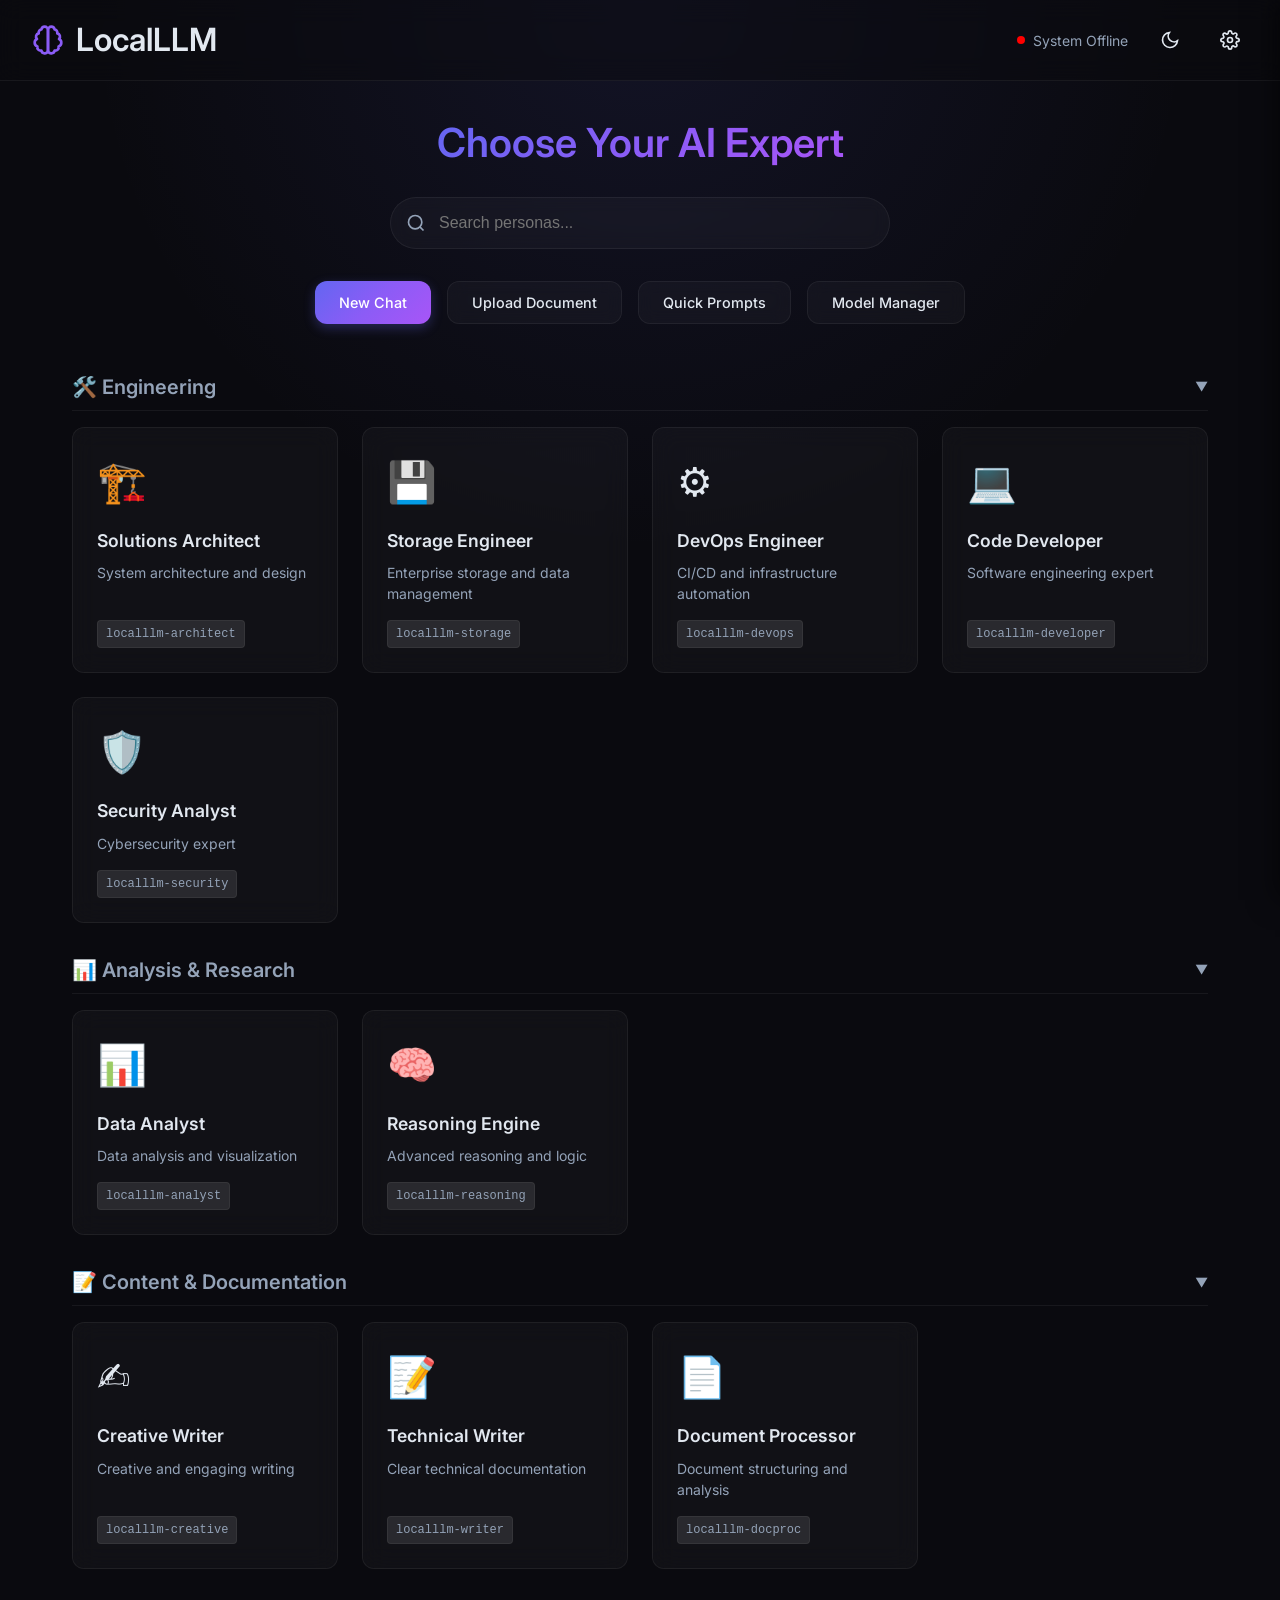
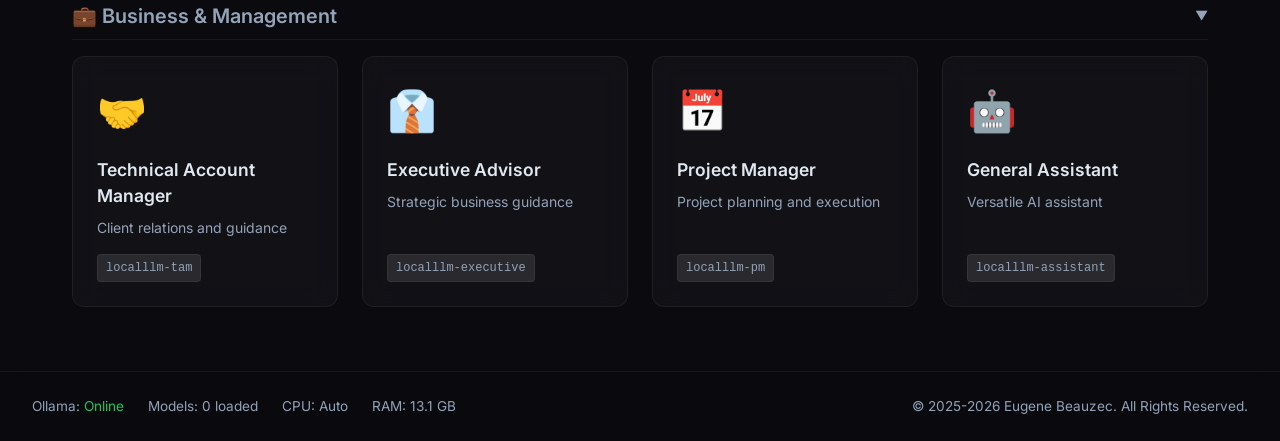
==== dashboard/index.html @ 6522be27 "feat: Custom dashboard portal with persona cards, quick actions, and settings NEW ARCHITECTURE:   Po" ====
<!-- 
(c) 2025-2026 Eugene Beauzec. All Rights Reserved.
LocalLLM Dashboard Portal
-->
<!DOCTYPE html>
<html lang="en" data-theme="dark">
<head>
    <meta charset="UTF-8">
    <meta name="viewport" content="width=device-width, initial-scale=1.0">
    <title>LocalLLM Portal</title>
    <link rel="preconnect" href="https://fonts.googleapis.com">
    <link rel="preconnect" href="https://fonts.gstatic.com" crossorigin>
    <link href="https://fonts.googleapis.com/css2?family=Inter:wght@300;400;500;600;700&display=swap" rel="stylesheet">
    <link rel="stylesheet" href="css/style.css">
</head>
<body>
    <div id="toast" class="toast">Copied!</div>

    <header id="mainHeader">
        <div class="logo-container">
            <svg class="brain-icon" viewBox="0 0 24 24" fill="none" stroke="currentColor" stroke-width="2" stroke-linecap="round" stroke-linejoin="round">
                <path d="M9.5 2A2.5 2.5 0 0 1 12 4.5v15a2.5 2.5 0 0 1-4.96.44 2.5 2.5 0 0 1-2.96-3.08 3 3 0 0 1-.34-5.58 2.5 2.5 0 0 1 1.32-4.24 2.5 2.5 0 0 1 1.98-3A2.5 2.5 0 0 1 9.5 2Z"></path>
                <path d="M14.5 2A2.5 2.5 0 0 0 12 4.5v15a2.5 2.5 0 0 0 4.96.44 2.5 2.5 0 0 0 2.96-3.08 3 3 0 0 0 .34-5.58 2.5 2.5 0 0 0-1.32-4.24 2.5 2.5 0 0 0-1.98-3A2.5 2.5 0 0 0 14.5 2Z"></path>
            </svg>
            <h1>LocalLLM</h1>
        </div>
        <div class="header-controls">
            <div id="statusIndicator" class="status-indicator">
                <span class="dot green"></span> All Systems Operational
            </div>
            <button id="themeToggle" class="icon-btn" aria-label="Toggle Theme">
                <!-- Moon icon -->
                <svg viewBox="0 0 24 24" fill="none" stroke="currentColor" stroke-width="2"><path d="M21 12.79A9 9 0 1 1 11.21 3 7 7 0 0 0 21 12.79z"></path></svg>
            </button>
            <button id="settingsBtn" class="icon-btn" aria-label="Settings">
                <svg viewBox="0 0 24 24" fill="none" stroke="currentColor" stroke-width="2"><circle cx="12" cy="12" r="3"></circle><path d="M19.4 15a1.65 1.65 0 0 0 .33 1.82l.06.06a2 2 0 0 1 0 2.83 2 2 0 0 1-2.83 0l-.06-.06a1.65 1.65 0 0 0-1.82-.33 1.65 1.65 0 0 0-1 1.51V21a2 2 0 0 1-2 2 2 2 0 0 1-2-2v-.09A1.65 1.65 0 0 0 9 19.4a1.65 1.65 0 0 0-1.82.33l-.06.06a2 2 0 0 1-2.83 0 2 2 0 0 1 0-2.83l.06-.06a1.65 1.65 0 0 0 .33-1.82 1.65 1.65 0 0 0-1.51-1H3a2 2 0 0 1-2-2 2 2 0 0 1 2-2h.09A1.65 1.65 0 0 0 4.6 9a1.65 1.65 0 0 0-.33-1.82l-.06-.06a2 2 0 0 1 0-2.83 2 2 0 0 1 2.83 0l.06.06a1.65 1.65 0 0 0 1.82.33H9a1.65 1.65 0 0 0 1-1.51V3a2 2 0 0 1 2-2 2 2 0 0 1 2 2v.09a1.65 1.65 0 0 0 1 1.51 1.65 1.65 0 0 0 1.82-.33l.06-.06a2 2 0 0 1 2.83 0 2 2 0 0 1 0 2.83l-.06.06a1.65 1.65 0 0 0-.33 1.82V9a1.65 1.65 0 0 0 1.51 1H21a2 2 0 0 1 2 2 2 2 0 0 1-2 2h-.09a1.65 1.65 0 0 0-1.51 1z"></path></svg>
            </button>
        </div>
    </header>

    <main class="container fade-in">
        <section class="hero">
            <h2 class="gradient-text">Choose Your AI Expert</h2>
            <div class="search-bar">
                <input type="text" id="personaSearch" placeholder="Search personas...">
                <svg viewBox="0 0 24 24" fill="none" stroke="currentColor" stroke-width="2"><circle cx="11" cy="11" r="8"></circle><line x1="21" y1="21" x2="16.65" y2="16.65"></line></svg>
            </div>
            
            <div class="quick-actions">
                <button id="btnNewChat" class="btn btn-primary" onclick="window.location='/chat'">New Chat</button>
                <button id="btnUploadDoc" class="btn btn-secondary" onclick="window.location='/chat'">Upload Document</button>
                <button id="btnQuickPrompts" class="btn btn-secondary">Quick Prompts</button>
                <button id="btnModelManager" class="btn btn-secondary">Model Manager</button>
            </div>
        </section>

        <section id="personasContainer" class="personas-grid-container">
            <!-- Engineering -->
            <div class="category">
                <h3 class="category-title" data-target="cat-eng">🛠️ Engineering <span class="collapse-icon">▼</span></h3>
                <div id="cat-eng" class="personas-grid">
                    <div class="persona-card" data-name="Solutions Architect" data-desc="System architecture and design">
                        <div class="card-icon">🏗️</div>
                        <h4>Solutions Architect</h4>
                        <p>System architecture and design</p>
                        <span class="badge">localllm-architect</span>
                    </div>
                    <div class="persona-card" data-name="Storage Engineer" data-desc="Enterprise storage and data management">
                        <div class="card-icon">💾</div>
                        <h4>Storage Engineer</h4>
                        <p>Enterprise storage and data management</p>
                        <span class="badge">localllm-storage</span>
                    </div>
                    <div class="persona-card" data-name="DevOps Engineer" data-desc="CI/CD and infrastructure automation">
                        <div class="card-icon">⚙️</div>
                        <h4>DevOps Engineer</h4>
                        <p>CI/CD and infrastructure automation</p>
                        <span class="badge">localllm-devops</span>
                    </div>
                    <div class="persona-card" data-name="Code Developer" data-desc="Software engineering expert">
                        <div class="card-icon">💻</div>
                        <h4>Code Developer</h4>
                        <p>Software engineering expert</p>
                        <span class="badge">localllm-developer</span>
                    </div>
                    <div class="persona-card" data-name="Security Analyst" data-desc="Cybersecurity expert">
                        <div class="card-icon">🛡️</div>
                        <h4>Security Analyst</h4>
                        <p>Cybersecurity expert</p>
                        <span class="badge">localllm-security</span>
                    </div>
                </div>
            </div>

            <!-- Analysis & Research -->
            <div class="category">
                <h3 class="category-title" data-target="cat-ana">📊 Analysis & Research <span class="collapse-icon">▼</span></h3>
                <div id="cat-ana" class="personas-grid">
                    <div class="persona-card" data-name="Data Analyst" data-desc="Data analysis and visualization">
                        <div class="card-icon">📊</div>
                        <h4>Data Analyst</h4>
                        <p>Data analysis and visualization</p>
                        <span class="badge">localllm-analyst</span>
                    </div>
                    <div class="persona-card" data-name="Reasoning Engine" data-desc="Advanced reasoning and logic">
                        <div class="card-icon">🧠</div>
                        <h4>Reasoning Engine</h4>
                        <p>Advanced reasoning and logic</p>
                        <span class="badge">localllm-reasoning</span>
                    </div>
                </div>
            </div>

            <!-- Content & Documentation -->
            <div class="category">
                <h3 class="category-title" data-target="cat-doc">📝 Content & Documentation <span class="collapse-icon">▼</span></h3>
                <div id="cat-doc" class="personas-grid">
                    <div class="persona-card" data-name="Creative Writer" data-desc="Creative and engaging writing">
                        <div class="card-icon">✍️</div>
                        <h4>Creative Writer</h4>
                        <p>Creative and engaging writing</p>
                        <span class="badge">localllm-creative</span>
                    </div>
                    <div class="persona-card" data-name="Technical Writer" data-desc="Clear technical documentation">
                        <div class="card-icon">📝</div>
                        <h4>Technical Writer</h4>
                        <p>Clear technical documentation</p>
                        <span class="badge">localllm-writer</span>
                    </div>
                    <div class="persona-card" data-name="Document Processor" data-desc="Document structuring and analysis">
                        <div class="card-icon">📄</div>
                        <h4>Document Processor</h4>
                        <p>Document structuring and analysis</p>
                        <span class="badge">localllm-docproc</span>
                    </div>
                </div>
            </div>

            <!-- Business & Management -->
            <div class="category">
                <h3 class="category-title" data-target="cat-biz">💼 Business & Management <span class="collapse-icon">▼</span></h3>
                <div id="cat-biz" class="personas-grid">
                    <div class="persona-card" data-name="Technical Account Manager" data-desc="Client relations and guidance">
                        <div class="card-icon">🤝</div>
                        <h4>Technical Account Manager</h4>
                        <p>Client relations and guidance</p>
                        <span class="badge">localllm-tam</span>
                    </div>
                    <div class="persona-card" data-name="Executive Advisor" data-desc="Strategic business guidance">
                        <div class="card-icon">👔</div>
                        <h4>Executive Advisor</h4>
                        <p>Strategic business guidance</p>
                        <span class="badge">localllm-executive</span>
                    </div>
                    <div class="persona-card" data-name="Project Manager" data-desc="Project planning and execution">
                        <div class="card-icon">📅</div>
                        <h4>Project Manager</h4>
                        <p>Project planning and execution</p>
                        <span class="badge">localllm-pm</span>
                    </div>
                    <div class="persona-card" data-name="General Assistant" data-desc="Versatile AI assistant">
                        <div class="card-icon">🤖</div>
                        <h4>General Assistant</h4>
                        <p>Versatile AI assistant</p>
                        <span class="badge">localllm-assistant</span>
                    </div>
                </div>
            </div>
        </section>
    </main>

    <footer id="systemFooter">
        <div class="footer-stats" id="footerStats">
            <span>Ollama: <span class="status-ok">Online</span></span>
            <span>Models: <span id="statModels">0</span> loaded</span>
            <span>CPU: <span id="statCpu">Auto</span></span>
            <span>RAM: <span id="statRam">...</span></span>
        </div>
        <div class="footer-copy">
            © 2025-2026 Eugene Beauzec. All Rights Reserved.
        </div>
    </footer>

    <!-- Quick Prompts Modal -->
    <div id="promptsModal" class="modal-overlay">
        <div class="modal-content">
            <div class="modal-header">
                <h3>Quick Prompts</h3>
                <button id="closePromptsBtn" class="icon-btn">×</button>
            </div>
            <div class="modal-body">
                <input type="text" id="promptSearch" placeholder="Search prompts..." class="search-input">
                
                <div class="prompt-category">
                    <h4>Code & Debug</h4>
                    <div class="prompt-item" data-prompt="/analyze"><strong>/analyze</strong> Analyze code structure</div>
                    <div class="prompt-item" data-prompt="/debug"><strong>/debug</strong> Debug code issue</div>
                    <div class="prompt-item" data-prompt="/test"><strong>/test</strong> Generate unit tests</div>
                </div>
                
                <div class="prompt-category">
                    <h4>Business</h4>
                    <div class="prompt-item" data-prompt="/swot"><strong>/swot</strong> SWOT Analysis</div>
                    <div class="prompt-item" data-prompt="/rca"><strong>/rca</strong> Root Cause Analysis</div>
                    <div class="prompt-item" data-prompt="/cost-benefit"><strong>/cost-benefit</strong> Cost Benefit Analysis</div>
                    <div class="prompt-item" data-prompt="/decision-matrix"><strong>/decision-matrix</strong> Decision Matrix</div>
                    <div class="prompt-item" data-prompt="/risk-assess"><strong>/risk-assess</strong> Risk Assessment</div>
                    <div class="prompt-item" data-prompt="/pros-cons"><strong>/pros-cons</strong> Pros & Cons</div>
                    <div class="prompt-item" data-prompt="/gap-analysis"><strong>/gap-analysis</strong> Gap Analysis</div>
                    <div class="prompt-item" data-prompt="/qbr"><strong>/qbr</strong> Quarterly Business Review</div>
                </div>

                <div class="prompt-category">
                    <h4>Documents</h4>
                    <div class="prompt-item" data-prompt="/rewrite"><strong>/rewrite</strong> Rewrite text</div>
                    <div class="prompt-item" data-prompt="/restructure"><strong>/restructure</strong> Restructure document</div>
                    <div class="prompt-item" data-prompt="/summarize-exec"><strong>/summarize-exec</strong> Exec Summary</div>
                    <div class="prompt-item" data-prompt="/meeting-notes"><strong>/meeting-notes</strong> Meeting Notes</div>
                    <div class="prompt-item" data-prompt="/rfp"><strong>/rfp</strong> Request for Proposal</div>
                    <div class="prompt-item" data-prompt="/sow"><strong>/sow</strong> Statement of Work</div>
                    <div class="prompt-item" data-prompt="/design-doc"><strong>/design-doc</strong> Design Document</div>
                    <div class="prompt-item" data-prompt="/postmortem"><strong>/postmortem</strong> Incident Postmortem</div>
                    <div class="prompt-item" data-prompt="/runbook"><strong>/runbook</strong> Operational Runbook</div>
                </div>

                <div class="prompt-category">
                    <h4>Architecture</h4>
                    <div class="prompt-item" data-prompt="/architect"><strong>/architect</strong> Architecture Design</div>
                    <div class="prompt-item" data-prompt="/api-design"><strong>/api-design</strong> API Design</div>
                    <div class="prompt-item" data-prompt="/migration-plan"><strong>/migration-plan</strong> Migration Plan</div>
                    <div class="prompt-item" data-prompt="/capacity-plan"><strong>/capacity-plan</strong> Capacity Plan</div>
                </div>
            </div>
        </div>
    </div>

    <!-- Settings Slide-in Panel -->
    <div id="settingsPanel" class="slide-panel">
        <div class="panel-header">
            <h3>Settings</h3>
            <button id="closeSettingsBtn" class="icon-btn">×</button>
        </div>
        <div class="panel-body">
            <div class="setting-group">
                <label>Default Model</label>
                <select id="defaultModelSelect" class="form-select">
                    <option value="">Loading models...</option>
                </select>
            </div>
            
            <div class="setting-group">
                <label>Knowledge Sources</label>
                <ul id="knowledgeList" class="knowledge-list">
                    <li>Local Docs <button class="btn-small btn-remove">×</button></li>
                    <li>Codebase <button class="btn-small btn-remove">×</button></li>
                </ul>
                <button class="btn btn-secondary btn-full">Add Source</button>
            </div>

            <div class="setting-group">
                <label>System Info</label>
                <div class="sys-info">
                    LocalLLM Core v2.4.1<br>
                    Engine: Ollama<br>
                    UI: Open WebUI
                </div>
            </div>

            <button class="btn btn-primary btn-full mt-auto" onclick="window.location='/chat/admin'">Open WebUI Admin</button>
        </div>
    </div>

    <script src="js/api.js"></script>
    <script src="js/app.js"></script>
</body>
</html>
---- dashboard/css/style.css ----
/* 
(c) 2025-2026 Eugene Beauzec. All Rights Reserved.
LocalLLM Dashboard Portal - Style
*/

:root {
    --bg-color: #0a0a0f;
    --text-primary: #e2e8f0;
    --text-secondary: #94a3b8;
    --card-bg: rgba(255, 255, 255, 0.03);
    --card-border: rgba(255, 255, 255, 0.06);
    --card-hover-bg: rgba(255, 255, 255, 0.05);
    --accent-gradient: linear-gradient(135deg, #6366f1, #8b5cf6, #a855f7);
    --accent-color: #8b5cf6;
    --success-color: #22c55e;
    --modal-bg: rgba(10, 10, 15, 0.8);
    --panel-bg: #11111a;
    --transition-speed: 0.25s;
    --font-family: 'Inter', system-ui, sans-serif;
    --border-radius: 12px;
}

[data-theme="light"] {
    --bg-color: #f8fafc;
    --text-primary: #0f172a;
    --text-secondary: #475569;
    --card-bg: rgba(255, 255, 255, 0.7);
    --card-border: rgba(0, 0, 0, 0.1);
    --card-hover-bg: rgba(255, 255, 255, 1);
    --modal-bg: rgba(248, 250, 252, 0.8);
    --panel-bg: #ffffff;
}

* {
    box-sizing: border-box;
    margin: 0;
    padding: 0;
}

body {
    font-family: var(--font-family);
    background-color: var(--bg-color);
    background-image: radial-gradient(circle at 50% 0%, rgba(99, 102, 241, 0.1) 0%, transparent 50%);
    background-attachment: fixed;
    color: var(--text-primary);
    line-height: 1.5;
    min-height: 100vh;
    display: flex;
    flex-direction: column;
    overflow-x: hidden;
    transition: background-color var(--transition-speed), color var(--transition-speed);
}

/* Scrollbar */
::-webkit-scrollbar { width: 8px; }
::-webkit-scrollbar-track { background: transparent; }
::-webkit-scrollbar-thumb { background: var(--card-border); border-radius: 4px; }
::-webkit-scrollbar-thumb:hover { background: var(--text-secondary); }

/* Typography */
h1, h2, h3, h4 { font-weight: 600; }
.gradient-text {
    background: var(--accent-gradient);
    -webkit-background-clip: text;
    -webkit-text-fill-color: transparent;
    background-clip: text;
    display: inline-block;
}

/* Header */
header {
    display: flex;
    justify-content: space-between;
    align-items: center;
    padding: 1rem 2rem;
    background: rgba(10, 10, 15, 0.5);
    backdrop-filter: blur(12px);
    border-bottom: 1px solid var(--card-border);
    position: sticky;
    top: 0;
    z-index: 100;
}
.logo-container { display: flex; align-items: center; gap: 0.75rem; }
.brain-icon { width: 32px; height: 32px; color: var(--accent-color); }
.header-controls { display: flex; align-items: center; gap: 1.5rem; }

/* Status Indicator */
.status-indicator { display: flex; align-items: center; gap: 0.5rem; font-size: 0.875rem; color: var(--text-secondary); }
.dot { width: 8px; height: 8px; border-radius: 50%; display: inline-block; }
.dot.green { background-color: var(--success-color); box-shadow: 0 0 8px var(--success-color); }

/* Buttons & Inputs */
.icon-btn {
    background: transparent; border: none; color: var(--text-primary);
    cursor: pointer; padding: 0.5rem; border-radius: 50%;
    transition: background var(--transition-speed);
    display: flex; align-items: center; justify-content: center;
}
.icon-btn svg { width: 20px; height: 20px; }
.icon-btn:hover { background: var(--card-hover-bg); }

.btn {
    padding: 0.75rem 1.5rem; border-radius: var(--border-radius);
    font-weight: 500; cursor: pointer; border: none;
    transition: all var(--transition-speed); font-family: inherit; font-size: 0.9rem;
}
.btn-primary { background: var(--accent-gradient); color: white; box-shadow: 0 4px 12px rgba(99, 102, 241, 0.3); }
.btn-primary:hover { transform: translateY(-2px); box-shadow: 0 6px 16px rgba(99, 102, 241, 0.4); }
.btn-secondary { background: var(--card-bg); color: var(--text-primary); border: 1px solid var(--card-border); backdrop-filter: blur(8px); }
.btn-secondary:hover { background: var(--card-hover-bg); border-color: var(--accent-color); transform: translateY(-2px); }
.btn-full { width: 100%; margin-top: 1rem; }
.btn-small { padding: 0.2rem 0.5rem; font-size: 0.8rem; border-radius: 4px; }

/* Main Layout */
.container { max-width: 1200px; margin: 0 auto; padding: 2rem; flex: 1; width: 100%; }

/* Hero Section */
.hero { text-align: center; margin-bottom: 3rem; }
.hero h2 { font-size: 2.5rem; margin-bottom: 1.5rem; }

.search-bar {
    position: relative; max-width: 500px; margin: 0 auto 2rem;
}
.search-bar input {
    width: 100%; padding: 1rem 1rem 1rem 3rem; border-radius: 30px;
    background: var(--card-bg); border: 1px solid var(--card-border);
    color: var(--text-primary); font-size: 1rem; backdrop-filter: blur(8px);
    transition: border-color var(--transition-speed), box-shadow var(--transition-speed);
}
.search-bar input:focus { outline: none; border-color: var(--accent-color); box-shadow: 0 0 0 2px rgba(139, 92, 246, 0.2); }
.search-bar svg { position: absolute; left: 1rem; top: 50%; transform: translateY(-50%); width: 20px; height: 20px; color: var(--text-secondary); }

.quick-actions { display: flex; justify-content: center; gap: 1rem; flex-wrap: wrap; }

/* Grid Categories */
.category { margin-bottom: 2rem; }
.category-title {
    font-size: 1.25rem; margin-bottom: 1rem; color: var(--text-secondary);
    display: flex; align-items: center; justify-content: space-between;
    cursor: pointer; padding-bottom: 0.5rem; border-bottom: 1px solid var(--card-border);
    user-select: none;
}
.collapse-icon { transition: transform var(--transition-speed); font-size: 0.8rem; }
.collapsed .collapse-icon { transform: rotate(-90deg); }
.collapsed.personas-grid { display: none; }

/* Persona Cards */
.personas-grid {
    display: grid; grid-template-columns: repeat(auto-fill, minmax(260px, 1fr)); gap: 1.5rem;
    transition: all var(--transition-speed);
}
.persona-card {
    background: var(--card-bg); border: 1px solid var(--card-border);
    border-radius: var(--border-radius); padding: 1.5rem; backdrop-filter: blur(12px);
    cursor: pointer; transition: all 0.3s cubic-bezier(0.4, 0, 0.2, 1);
    display: flex; flex-direction: column; position: relative; overflow: hidden;
}
.persona-card:hover {
    transform: translateY(-4px) scale(1.02);
    border-color: rgba(139, 92, 246, 0.5);
    box-shadow: 0 10px 20px rgba(0, 0, 0, 0.2), 0 0 15px rgba(139, 92, 246, 0.1);
    background: var(--card-hover-bg);
}
.card-icon { font-size: 2.5rem; margin-bottom: 1rem; }
.persona-card h4 { font-size: 1.1rem; margin-bottom: 0.5rem; }
.persona-card p { color: var(--text-secondary); font-size: 0.875rem; margin-bottom: 1rem; flex: 1; }
.badge {
    background: rgba(255, 255, 255, 0.1); padding: 0.25rem 0.5rem;
    border-radius: 4px; font-size: 0.75rem; color: var(--text-secondary); align-self: flex-start;
    font-family: monospace; border: 1px solid var(--card-border);
}

/* Modals */
.modal-overlay {
    position: fixed; top: 0; left: 0; width: 100%; height: 100%;
    background: var(--modal-bg); backdrop-filter: blur(5px);
    display: flex; justify-content: center; align-items: center;
    z-index: 1000; opacity: 0; pointer-events: none; transition: opacity var(--transition-speed);
}
.modal-overlay.active { opacity: 1; pointer-events: all; }
.modal-content {
    background: var(--panel-bg); width: 90%; max-width: 600px; max-height: 80vh;
    border-radius: var(--border-radius); border: 1px solid var(--card-border);
    display: flex; flex-direction: column; overflow: hidden;
    transform: translateY(20px); transition: transform var(--transition-speed);
}
.modal-overlay.active .modal-content { transform: translateY(0); }
.modal-header { padding: 1.5rem; border-bottom: 1px solid var(--card-border); display: flex; justify-content: space-between; align-items: center; }
.modal-body { padding: 1.5rem; overflow-y: auto; }

.search-input {
    width: 100%; padding: 0.75rem 1rem; margin-bottom: 1.5rem; border-radius: 8px;
    background: var(--bg-color); border: 1px solid var(--card-border); color: var(--text-primary);
}

.prompt-category { margin-bottom: 1.5rem; }
.prompt-category h4 { color: var(--text-secondary); margin-bottom: 0.5rem; font-size: 0.9rem; text-transform: uppercase; letter-spacing: 0.05em; }
.prompt-item {
    padding: 0.75rem; border-radius: 6px; cursor: pointer; transition: background var(--transition-speed);
    display: flex; gap: 0.5rem; align-items: center; border: 1px solid transparent;
}
.prompt-item:hover { background: var(--card-bg); border-color: var(--card-border); }
.prompt-item strong { color: var(--accent-color); font-family: monospace; }

/* Settings Panel */
.slide-panel {
    position: fixed; top: 0; right: -400px; width: 400px; max-width: 100%; height: 100%;
    background: var(--panel-bg); border-left: 1px solid var(--card-border);
    z-index: 1100; transition: right 0.3s ease-in-out; display: flex; flex-direction: column;
    box-shadow: -5px 0 25px rgba(0,0,0,0.5);
}
.slide-panel.active { right: 0; }
.panel-header { padding: 1.5rem; border-bottom: 1px solid var(--card-border); display: flex; justify-content: space-between; align-items: center; }
.panel-body { padding: 1.5rem; display: flex; flex-direction: column; flex: 1; overflow-y: auto; }

.setting-group { margin-bottom: 1.5rem; }
.setting-group label { display: block; margin-bottom: 0.5rem; color: var(--text-secondary); font-size: 0.9rem; }
.form-select {
    width: 100%; padding: 0.75rem; border-radius: 6px; background: var(--bg-color);
    border: 1px solid var(--card-border); color: var(--text-primary);
}
.knowledge-list { list-style: none; }
.knowledge-list li {
    display: flex; justify-content: space-between; align-items: center;
    padding: 0.75rem; background: var(--bg-color); border: 1px solid var(--card-border);
    border-radius: 6px; margin-bottom: 0.5rem;
}
.sys-info { padding: 1rem; background: var(--bg-color); border-radius: 6px; font-family: monospace; font-size: 0.85rem; color: var(--text-secondary); }

/* Footer */
footer {
    padding: 1.5rem 2rem; border-top: 1px solid var(--card-border);
    display: flex; justify-content: space-between; align-items: center;
    background: rgba(10, 10, 15, 0.5); backdrop-filter: blur(12px); font-size: 0.85rem; color: var(--text-secondary);
}
.footer-stats { display: flex; gap: 1.5rem; }
.status-ok { color: var(--success-color); }

/* Utilities */
.mt-auto { margin-top: auto; }
.fade-in { animation: fadeIn 0.6s ease-out; }
@keyframes fadeIn { from { opacity: 0; transform: translateY(10px); } to { opacity: 1; transform: translateY(0); } }

/* Toast */
.toast {
    position: fixed; bottom: 2rem; left: 50%; transform: translateX(-50%) translateY(100px);
    background: var(--accent-gradient); color: white; padding: 0.75rem 1.5rem;
    border-radius: 30px; font-weight: 500; opacity: 0; transition: all 0.3s; z-index: 2000;
    box-shadow: 0 4px 12px rgba(0,0,0,0.3);
}
.toast.show { transform: translateX(-50%) translateY(0); opacity: 1; }

/* Responsive */
@media (max-width: 1024px) { .personas-grid { grid-template-columns: repeat(3, 1fr); } }
@media (max-width: 768px) {
    .personas-grid { grid-template-columns: repeat(2, 1fr); }
    header, footer { flex-direction: column; gap: 1rem; align-items: center; }
    .footer-stats { flex-wrap: wrap; justify-content: center; }
}
@media (max-width: 480px) {
    .personas-grid { grid-template-columns: 1fr; }
    .quick-actions { flex-direction: column; width: 100%; }
    .btn { width: 100%; }
}
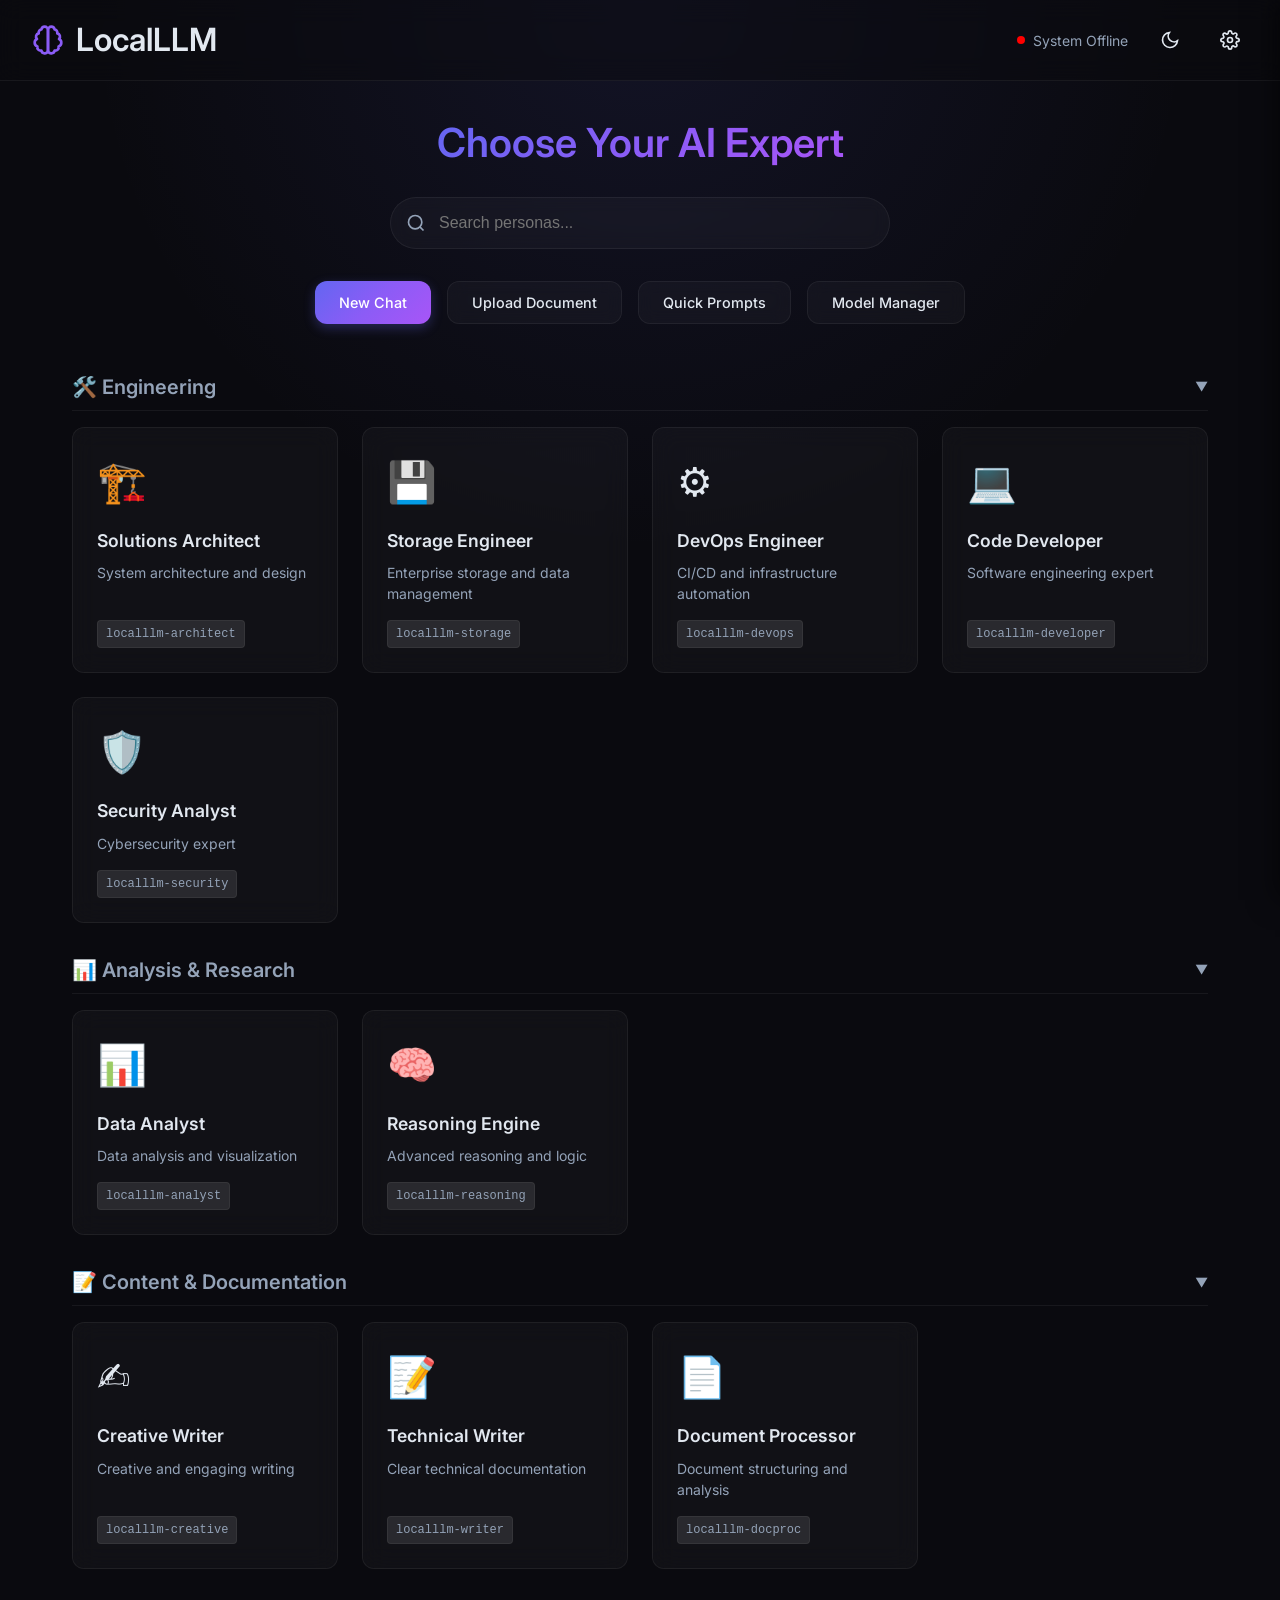
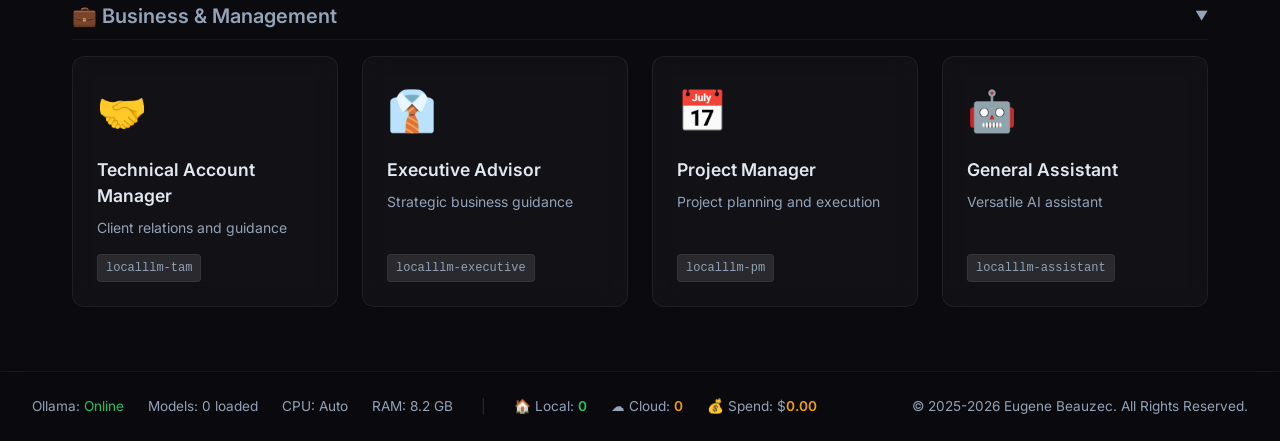
==== commit 860a4de1: "feat: Local vs Cloud usage tracking in dashboard footer Adds real-time tracking of inference routing" ====
--- a/dashboard/index.html
+++ b/dashboard/index.html
@@ -175,6 +175,10 @@
             <span>Models: <span id="statModels">0</span> loaded</span>
             <span>CPU: <span id="statCpu">Auto</span></span>
             <span>RAM: <span id="statRam">...</span></span>
+            <span class="stat-divider">|</span>
+            <span>🏠 Local: <span id="statLocal" class="stat-local">0</span></span>
+            <span>☁️ Cloud: <span id="statCloud" class="stat-cloud">0</span></span>
+            <span>💰 Spend: $<span id="statSpend" class="stat-spend">0.00</span></span>
         </div>
         <div class="footer-copy">
             © 2025-2026 Eugene Beauzec. All Rights Reserved.
--- a/dashboard/css/style.css
+++ b/dashboard/css/style.css
@@ -250,6 +250,12 @@
 }
 .toast.show { transform: translateX(-50%) translateY(0); opacity: 1; }
 
+/* Usage tracking stats */
+.stat-divider { color: rgba(255,255,255,0.15); margin: 0 4px; }
+.stat-local { color: #22c55e; font-weight: 600; }
+.stat-cloud { color: #f59e0b; font-weight: 600; }
+.stat-spend { color: #f59e0b; font-weight: 600; }
+
 /* Responsive */
 @media (max-width: 1024px) { .personas-grid { grid-template-columns: repeat(3, 1fr); } }
 @media (max-width: 768px) {
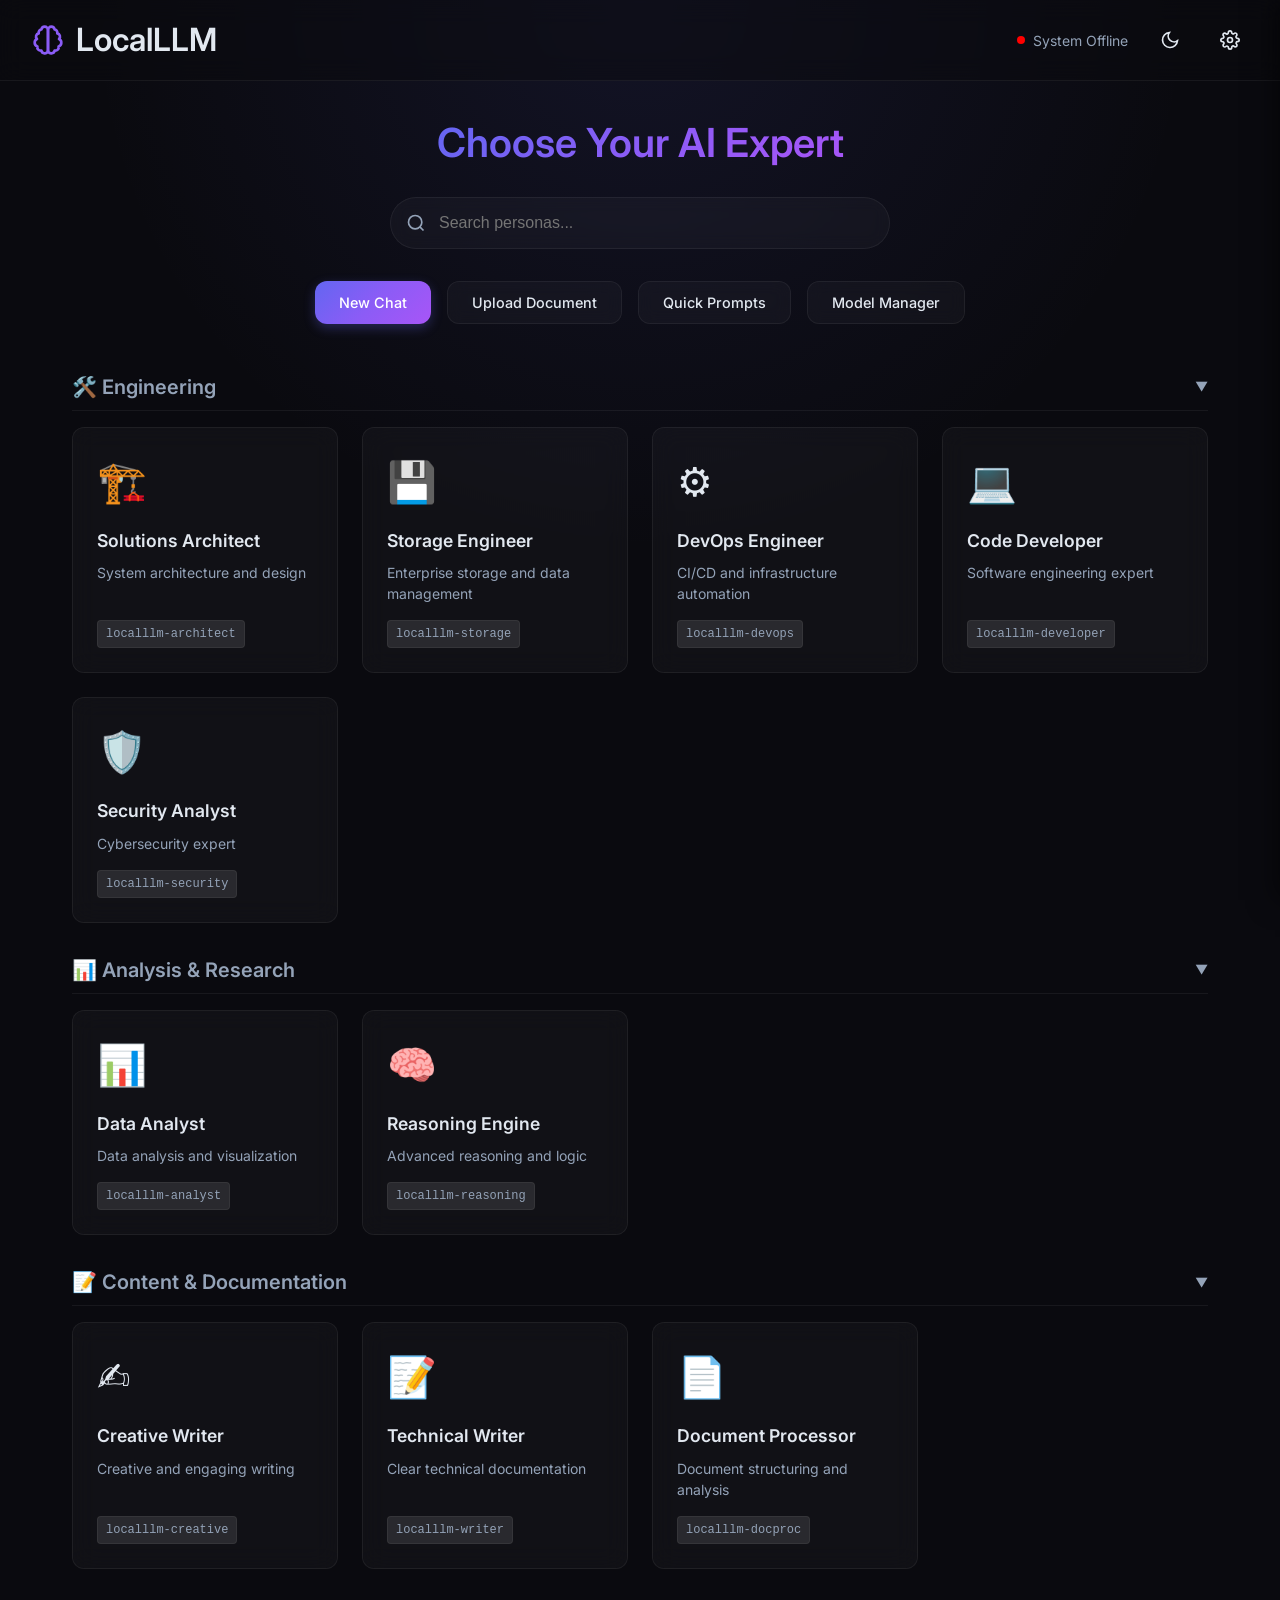
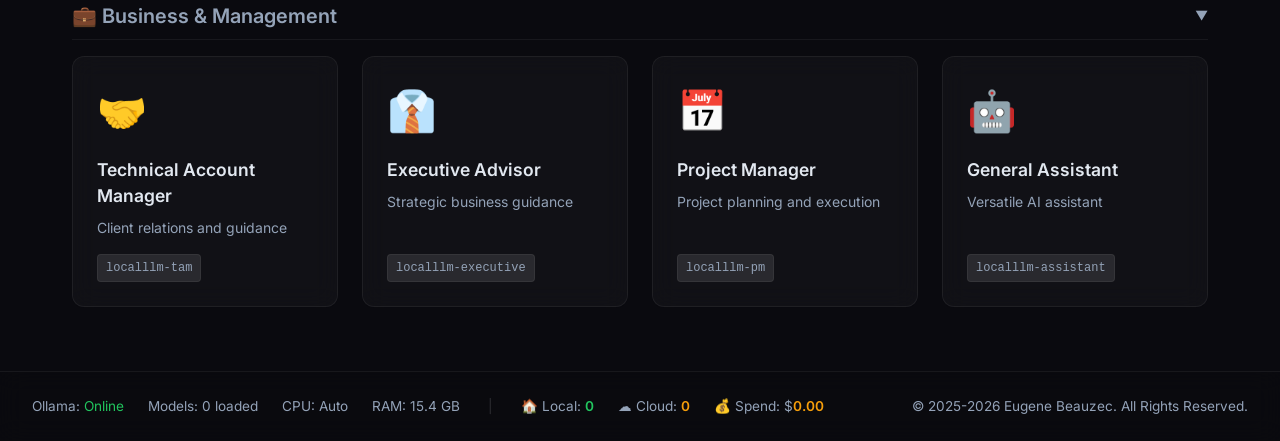
==== commit 25ee9a14: "fix: Cards and buttons now auto-login before navigating to /chat The 404 error occurred because Open" ====
--- a/dashboard/index.html
+++ b/dashboard/index.html
@@ -47,8 +47,8 @@
             </div>
             
             <div class="quick-actions">
-                <button id="btnNewChat" class="btn btn-primary" onclick="window.location='/chat'">New Chat</button>
-                <button id="btnUploadDoc" class="btn btn-secondary" onclick="window.location='/chat'">Upload Document</button>
+                <button id="btnNewChat" class="btn btn-primary">New Chat</button>
+                <button id="btnUploadDoc" class="btn btn-secondary">Upload Document</button>
                 <button id="btnQuickPrompts" class="btn btn-secondary">Quick Prompts</button>
                 <button id="btnModelManager" class="btn btn-secondary">Model Manager</button>
             </div>
